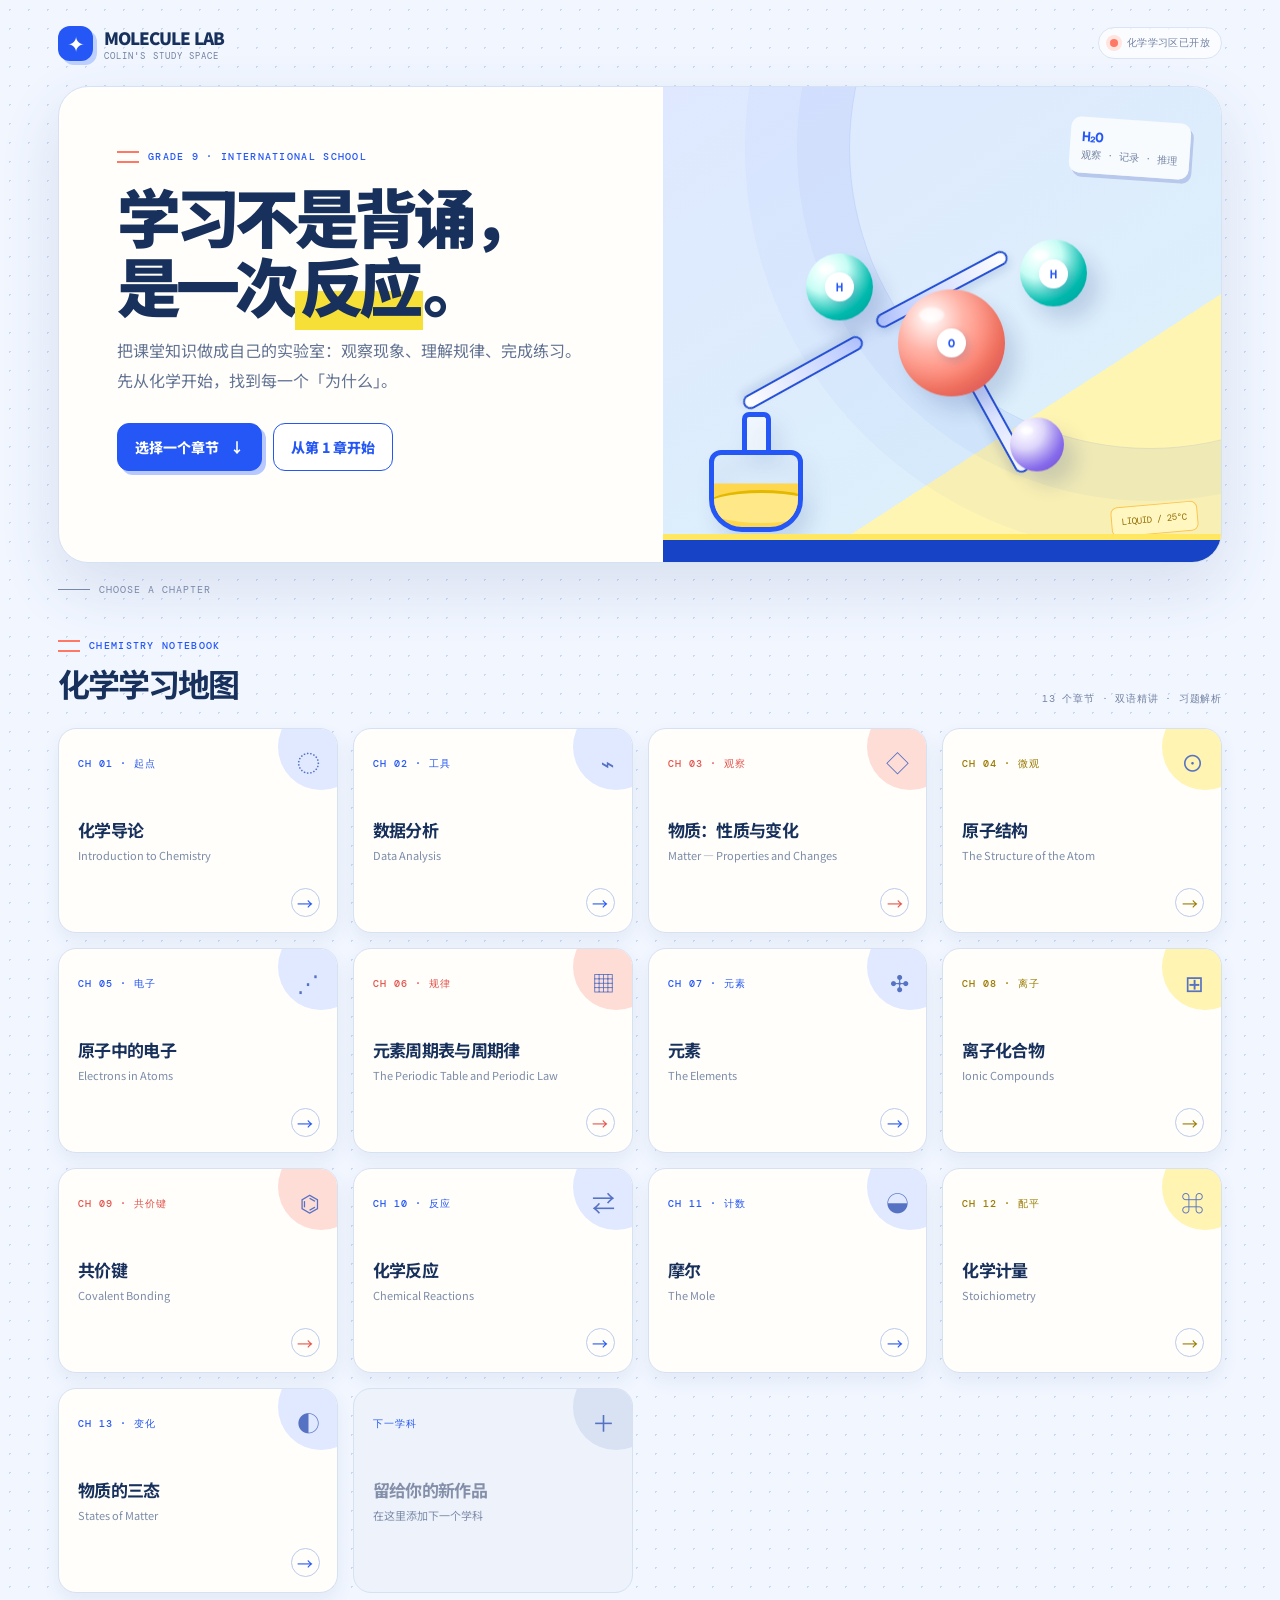
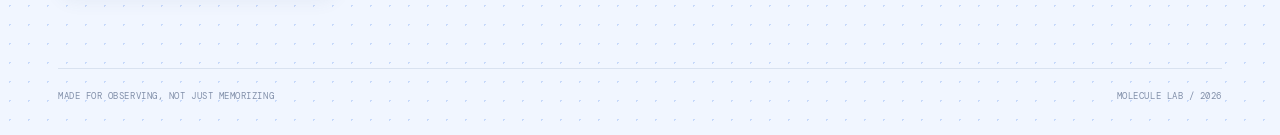
==== index.html @ f2425fa0 "init: 化学学习网站项目" ====
<!doctype html>
<html lang="zh-CN">
<head>
  <meta charset="UTF-8">
  <meta name="viewport" content="width=device-width, initial-scale=1">
  <title>Molecule Lab · Colin 的学习空间</title>
  <link rel="preconnect" href="https://fonts.googleapis.com">
  <link rel="preconnect" href="https://fonts.gstatic.com" crossorigin>
  <link href="https://fonts.googleapis.com/css2?family=DM+Mono:wght@400;500&family=Noto+Sans+SC:wght@400;500;600;700;800;900&display=swap" rel="stylesheet">
  <style>
    :root{--ink:#17305c;--muted:#7181a1;--paper:#fffefa;--blue:#2457f5;--aqua:#00c9bb;--lemon:#f6df36;--coral:#ff7865;--line:#dbe4f4}*{box-sizing:border-box}html{scroll-behavior:smooth}body{margin:0;min-width:320px;color:var(--ink);font-family:"Noto Sans SC",system-ui,sans-serif;background:#f1f6ff;background-image:radial-gradient(#c7d9fa 1px,transparent 1px);background-size:19px 19px}a{color:inherit;text-decoration:none}a:focus-visible{outline:3px solid var(--coral);outline-offset:4px}.shell{max-width:1220px;margin:auto;padding:0 28px}.nav{height:86px;display:flex;align-items:center;justify-content:space-between}.brand{display:flex;align-items:center;gap:11px;font-size:17px;font-weight:900;letter-spacing:-.055em}.brand-mark{width:35px;height:35px;display:grid;place-items:center;border-radius:12px;background:var(--blue);color:white;box-shadow:4px 4px 0 #bdd0ff;font-size:21px}.brand small{display:block;color:var(--muted);font:9px "DM Mono",monospace;letter-spacing:.12em}.today{display:flex;align-items:center;gap:9px;padding:8px 11px;border:1px solid var(--line);border-radius:999px;background:#ffffffb8;color:var(--muted);font:10px "DM Mono",monospace;letter-spacing:.04em}.today i{width:8px;height:8px;border-radius:50%;background:var(--coral);box-shadow:0 0 0 4px #ffe4df}.hero{position:relative;display:grid;grid-template-columns:1.04fr .96fr;min-height:476px;overflow:hidden;border:1px solid #d5e1f5;border-radius:30px;background:var(--paper);box-shadow:0 24px 60px #3d5c9024}.hero-copy{position:relative;z-index:1;padding:63px 0 49px 58px}.eyebrow{display:flex;align-items:center;gap:9px;color:var(--blue);font:500 10px "DM Mono",monospace;letter-spacing:.13em}.eyebrow:before{content:"";width:22px;height:8px;border-top:2px solid var(--coral);border-bottom:2px solid var(--coral)}h1{max-width:550px;margin:18px 0 17px;font-size:clamp(40px,5vw,66px);font-weight:900;letter-spacing:-.075em;line-height:1.08}h1 mark{padding:0 5px;background:linear-gradient(transparent 58%,var(--lemon) 58%);color:inherit}.hero-copy p{max-width:475px;margin:0;color:#627394;font-size:16px;line-height:1.85}.actions{display:flex;gap:11px;margin-top:28px}.button{display:inline-flex;align-items:center;gap:11px;padding:13px 17px;border:1px solid var(--blue);border-radius:12px;background:var(--blue);color:#fff;font-size:14px;font-weight:800;box-shadow:4px 4px 0 #b6c8ff;transition:.18s}.button:hover{transform:translate(-2px,-2px);box-shadow:7px 7px 0 #b6c8ff}.button.alt{background:white;color:var(--blue);box-shadow:none}.button.alt:hover{box-shadow:4px 4px 0 var(--lemon)}.lab-scene{position:relative;min-height:475px;overflow:hidden;background:linear-gradient(147deg,#dfe8ff 0,#dceffb 68%,#fff5b2 68%)}.lab-scene:before{content:"";position:absolute;width:600px;height:600px;right:-230px;top:-240px;border:1px solid #2b54e422;border-radius:50%;box-shadow:0 0 0 52px #2b54e40a,0 0 0 104px #2b54e408}.lab-note{position:absolute;top:33px;right:31px;padding:10px 12px;border-radius:10px;background:#ffffffc7;transform:rotate(4deg);color:var(--muted);font:10px/1.55 "DM Mono",monospace;box-shadow:3px 4px 0 #b8c8ec}.lab-note b{display:block;color:var(--blue);font-size:13px}.molecule-stage{position:absolute;left:50%;top:50%;width:320px;height:320px;transform:translate(-50%,-48%);transform-style:preserve-3d;transition:transform .25s ease;will-change:transform}.molecule-stage .bond{position:absolute;z-index:1;height:15px;border:2px solid #2852d5;border-radius:20px;background:linear-gradient(90deg,#b5c6ff,#fff);box-shadow:0 5px 8px #193d8c21;transform-origin:left center}.bond.one{width:147px;left:95px;top:145px;transform:rotate(-28deg)}.bond.two{width:135px;left:80px;top:161px;transform:rotate(151deg)}.bond.three{width:128px;left:181px;top:181px;transform:rotate(61deg)}.atom{position:absolute;z-index:2;border-radius:50%;box-shadow:inset -12px -13px 20px #00000016,12px 14px 19px #1a377e2a}.atom:after{content:"";position:absolute;left:20%;top:17%;width:23%;height:14%;border-radius:50%;background:#ffffffb5;filter:blur(1px)}.atom.o{width:107px;height:107px;left:116px;top:118px;background:radial-gradient(circle at 30% 27%,#fff,#ffb3a7 31%,var(--coral) 67%,#e9505b)}.atom.h{width:67px;height:67px;background:radial-gradient(circle at 28% 24%,#fff,#c8fff7 33%,var(--aqua) 68%,#00a8a9)}.atom.h.one{left:24px;top:82px}.atom.h.two{right:15px;top:68px}.atom.h.three{right:38px;bottom:20px;width:54px;height:54px;background:radial-gradient(circle at 28% 24%,#fff,#e2daff 33%,#9274ff 69%,#7653de)}.atom-label{position:absolute;z-index:3;display:grid;place-items:center;width:29px;height:29px;border-radius:50%;background:white;color:var(--blue);font:700 11px "DM Mono",monospace;box-shadow:3px 4px 9px #1d3a8b2b}.atom-label.o{left:155px;top:157px}.atom-label.h1{left:43px;top:101px}.atom-label.h2{right:34px;top:88px}.flask{position:absolute;bottom:30px;left:46px;width:94px;height:120px;filter:drop-shadow(8px 13px 10px #193d8b25)}.flask .neck{position:absolute;left:33px;width:29px;height:42px;border:5px solid var(--blue);border-bottom:0;border-radius:7px 7px 0 0;background:#ffffff99}.flask .body{position:absolute;bottom:0;width:94px;height:82px;border:5px solid var(--blue);border-radius:12px 12px 33px 33px;background:linear-gradient(transparent 39%,#ffd74f 40%);overflow:hidden}.flask .body:after{content:"";position:absolute;left:-10px;top:35px;width:115px;height:30px;border-radius:50%;background:#ffe888;border-top:3px solid #e3b900}.mini-tag{position:absolute;bottom:28px;right:23px;padding:8px 10px;border:1px solid #fdc44d;border-radius:7px;background:#fff7bf;color:#8e6900;font:9px "DM Mono",monospace;transform:rotate(-5deg)}.bench{position:absolute;bottom:0;left:0;width:100%;height:22px;background:#1744c6;box-shadow:0 -6px 0 #ffe762}.scroll-hint{display:flex;align-items:center;gap:9px;margin:20px 0 43px;color:#7b8baa;font:10px "DM Mono",monospace;letter-spacing:.1em}.scroll-hint span{width:32px;height:1px;background:#7b8baa}.subject{padding:0 0 75px}.section-head{display:flex;align-items:end;justify-content:space-between;margin-bottom:22px}.section-head h2{margin:8px 0 0;font-size:32px;letter-spacing:-.065em}.section-head p{margin:0;color:var(--muted);font:10px "DM Mono",monospace;letter-spacing:.08em}.chapter-grid{display:grid;grid-template-columns:repeat(4,1fr);gap:15px}.chapter{position:relative;display:block;min-height:205px;overflow:hidden;padding:19px;border:1px solid #d6e1f1;border-radius:18px;background:#fffefa;box-shadow:0 8px 18px #46638a13;transition:.2s}.chapter:hover{transform:translateY(-5px) rotate(-.5deg);border-color:#9eb9f5;box-shadow:0 18px 27px #46638a22}.chapter:before{content:"";position:absolute;width:86px;height:86px;right:-27px;top:-25px;border-radius:50%;background:#e0e9ff}.chapter:nth-child(3n):before{background:#ffddd7}.chapter:nth-child(4n):before{background:#fff4b1}.chapter-num{position:relative;color:var(--blue);font:500 10px "DM Mono",monospace;letter-spacing:.1em}.chapter-icon{position:absolute;top:16px;right:17px;color:#5672c3;font-size:23px;font-style:normal}.chapter h3{position:relative;max-width:170px;margin:47px 0 7px;font-size:17px;line-height:1.28;letter-spacing:-.04em}.chapter p{position:relative;margin:0;color:#7c8ca9;font-size:11px;line-height:1.45}.arrow{position:absolute;right:17px;bottom:15px;display:grid;place-items:center;width:29px;height:29px;border:1px solid #b9caed;border-radius:50%;color:var(--blue);transition:.2s}.chapter:hover .arrow{background:var(--blue);border-color:var(--blue);color:white}.chapter:nth-child(3n) .chapter-num,.chapter:nth-child(3n) .arrow{color:#e3534c}.chapter:nth-child(3n):hover .arrow{background:#e3534c;border-color:#e3534c;color:white}.chapter:nth-child(4n) .chapter-num,.chapter:nth-child(4n) .arrow{color:#9a7a00}.chapter:nth-child(4n):hover .arrow{background:#e5bf15;border-color:#e5bf15;color:#614e00}.coming{background:#edf2fb;color:#8490aa;box-shadow:none}.coming:before{background:#d8e2f3}.footer{display:flex;justify-content:space-between;padding:21px 0 33px;border-top:1px solid #d9e2f0;color:#8290aa;font:9px "DM Mono",monospace;letter-spacing:.06em}@media(max-width:900px){.hero{grid-template-columns:1fr}.hero-copy{padding:52px 45px}.lab-scene{min-height:350px}.chapter-grid{grid-template-columns:repeat(3,1fr)}}@media(max-width:600px){.shell{padding:0 17px}.nav{height:72px}.today{font-size:8px}.brand{font-size:15px}.hero{border-radius:21px}.hero-copy{padding:40px 24px 34px}h1{font-size:42px}.hero-copy p{font-size:14px}.actions{flex-wrap:wrap}.lab-scene{min-height:295px}.molecule-stage{transform:translate(-50%,-50%) scale(.76)}.flask{left:17px;bottom:8px;transform:scale(.7);transform-origin:bottom left}.lab-note{right:16px;top:19px}.mini-tag{bottom:17px;right:13px}.chapter-grid{grid-template-columns:repeat(2,1fr);gap:10px}.chapter{min-height:177px;padding:14px}.chapter h3{font-size:15px;margin-top:38px}.section-head{display:block}.section-head p{margin-top:8px}.section-head h2{font-size:29px}.footer{font-size:7px}.scroll-hint{margin-bottom:33px}}@media(prefers-reduced-motion:reduce){*,*:before,*:after{transition:none!important;animation:none!important;scroll-behavior:auto!important}}
  </style>
</head>
<body>
  <main class="shell">
    <nav class="nav"><a class="brand" href="index.html"><span class="brand-mark">✦</span><span>MOLECULE LAB<small>COLIN'S STUDY SPACE</small></span></a><div class="today"><i></i> 化学学习区已开放</div></nav>
    <section class="hero">
      <div class="hero-copy"><div class="eyebrow">GRADE 9 · INTERNATIONAL SCHOOL</div><h1>学习不是背诵，<br>是一次<mark>反应</mark>。</h1><p>把课堂知识做成自己的实验室：观察现象、理解规律、完成练习。先从化学开始，找到每一个「为什么」。</p><div class="actions"><a class="button" href="#chapters">选择一个章节 <span>↓</span></a><a class="button alt" href="chemistry/Chapter01.html">从第 1 章开始</a></div></div>
      <div class="lab-scene"><div class="lab-note"><b>H₂O</b>观察 · 记录 · 推理</div><div class="molecule-stage" aria-label="可互动的水分子模型"><i class="bond one"></i><i class="bond two"></i><i class="bond three"></i><i class="atom o"></i><i class="atom h one"></i><i class="atom h two"></i><i class="atom h three"></i><b class="atom-label o">O</b><b class="atom-label h1">H</b><b class="atom-label h2">H</b></div><div class="flask" aria-hidden="true"><i class="neck"></i><i class="body"></i></div><div class="mini-tag">LIQUID / 25°C</div><div class="bench"></div></div>
    </section>
    <div class="scroll-hint"><span></span> CHOOSE A CHAPTER</div>
    <section class="subject" id="chemistry"><div class="section-head"><div><div class="eyebrow">CHEMISTRY NOTEBOOK</div><h2>化学学习地图</h2></div><p>13 个章节 · 双语精讲 · 习题解析</p></div>
      <div class="chapter-grid" id="chapters">
        <a class="chapter" href="chemistry/Chapter01.html"><span class="chapter-num">CH 01 · 起点</span><i class="chapter-icon">◌</i><h3>化学导论</h3><p>Introduction to Chemistry</p><span class="arrow">→</span></a>
        <a class="chapter" href="chemistry/Chapter02.html"><span class="chapter-num">CH 02 · 工具</span><i class="chapter-icon">⌁</i><h3>数据分析</h3><p>Data Analysis</p><span class="arrow">→</span></a>
        <a class="chapter" href="chemistry/Chapter03.html"><span class="chapter-num">CH 03 · 观察</span><i class="chapter-icon">◇</i><h3>物质：性质与变化</h3><p>Matter — Properties and Changes</p><span class="arrow">→</span></a>
        <a class="chapter" href="chemistry/Chapter04.html"><span class="chapter-num">CH 04 · 微观</span><i class="chapter-icon">⊙</i><h3>原子结构</h3><p>The Structure of the Atom</p><span class="arrow">→</span></a>
        <a class="chapter" href="chemistry/Chapter05.html"><span class="chapter-num">CH 05 · 电子</span><i class="chapter-icon">⋰</i><h3>原子中的电子</h3><p>Electrons in Atoms</p><span class="arrow">→</span></a>
        <a class="chapter" href="chemistry/Chapter06.html"><span class="chapter-num">CH 06 · 规律</span><i class="chapter-icon">▦</i><h3>元素周期表与周期律</h3><p>The Periodic Table and Periodic Law</p><span class="arrow">→</span></a>
        <a class="chapter" href="chemistry/Chapter07.html"><span class="chapter-num">CH 07 · 元素</span><i class="chapter-icon">✣</i><h3>元素</h3><p>The Elements</p><span class="arrow">→</span></a>
        <a class="chapter" href="chemistry/Chapter08.html"><span class="chapter-num">CH 08 · 离子</span><i class="chapter-icon">⊞</i><h3>离子化合物</h3><p>Ionic Compounds</p><span class="arrow">→</span></a>
        <a class="chapter" href="chemistry/Chapter09.html"><span class="chapter-num">CH 09 · 共价键</span><i class="chapter-icon">⌬</i><h3>共价键</h3><p>Covalent Bonding</p><span class="arrow">→</span></a>
        <a class="chapter" href="chemistry/Chapter10.html"><span class="chapter-num">CH 10 · 反应</span><i class="chapter-icon">⇄</i><h3>化学反应</h3><p>Chemical Reactions</p><span class="arrow">→</span></a>
        <a class="chapter" href="chemistry/Chapter11.html"><span class="chapter-num">CH 11 · 计数</span><i class="chapter-icon">◒</i><h3>摩尔</h3><p>The Mole</p><span class="arrow">→</span></a>
        <a class="chapter" href="chemistry/Chapter12.html"><span class="chapter-num">CH 12 · 配平</span><i class="chapter-icon">⌘</i><h3>化学计量</h3><p>Stoichiometry</p><span class="arrow">→</span></a>
        <a class="chapter" href="chemistry/Chapter13.html"><span class="chapter-num">CH 13 · 变化</span><i class="chapter-icon">◐</i><h3>物质的三态</h3><p>States of Matter</p><span class="arrow">→</span></a>
        <div class="chapter coming"><span class="chapter-num">下一学科</span><i class="chapter-icon">＋</i><h3>留给你的新作品</h3><p>在这里添加下一个学科</p></div>
      </div>
    </section>
    <footer class="footer"><span>MADE FOR OBSERVING, NOT JUST MEMORIZING</span><span>MOLECULE LAB / 2026</span></footer>
  </main>
  <script>
    const molecule = document.querySelector('.molecule-stage');
    if (molecule && !matchMedia('(prefers-reduced-motion: reduce)').matches) {
      molecule.closest('.lab-scene').addEventListener('pointermove', event => { const r = molecule.parentElement.getBoundingClientRect(); const x = (event.clientX-r.left)/r.width-.5, y = (event.clientY-r.top)/r.height-.5; molecule.style.transform = `translate(-50%,-48%) rotateX(${y*-9}deg) rotateY(${x*13}deg)`; });
      molecule.closest('.lab-scene').addEventListener('pointerleave', () => molecule.style.transform = 'translate(-50%,-48%)');
    }
  </script>
</body>
</html>
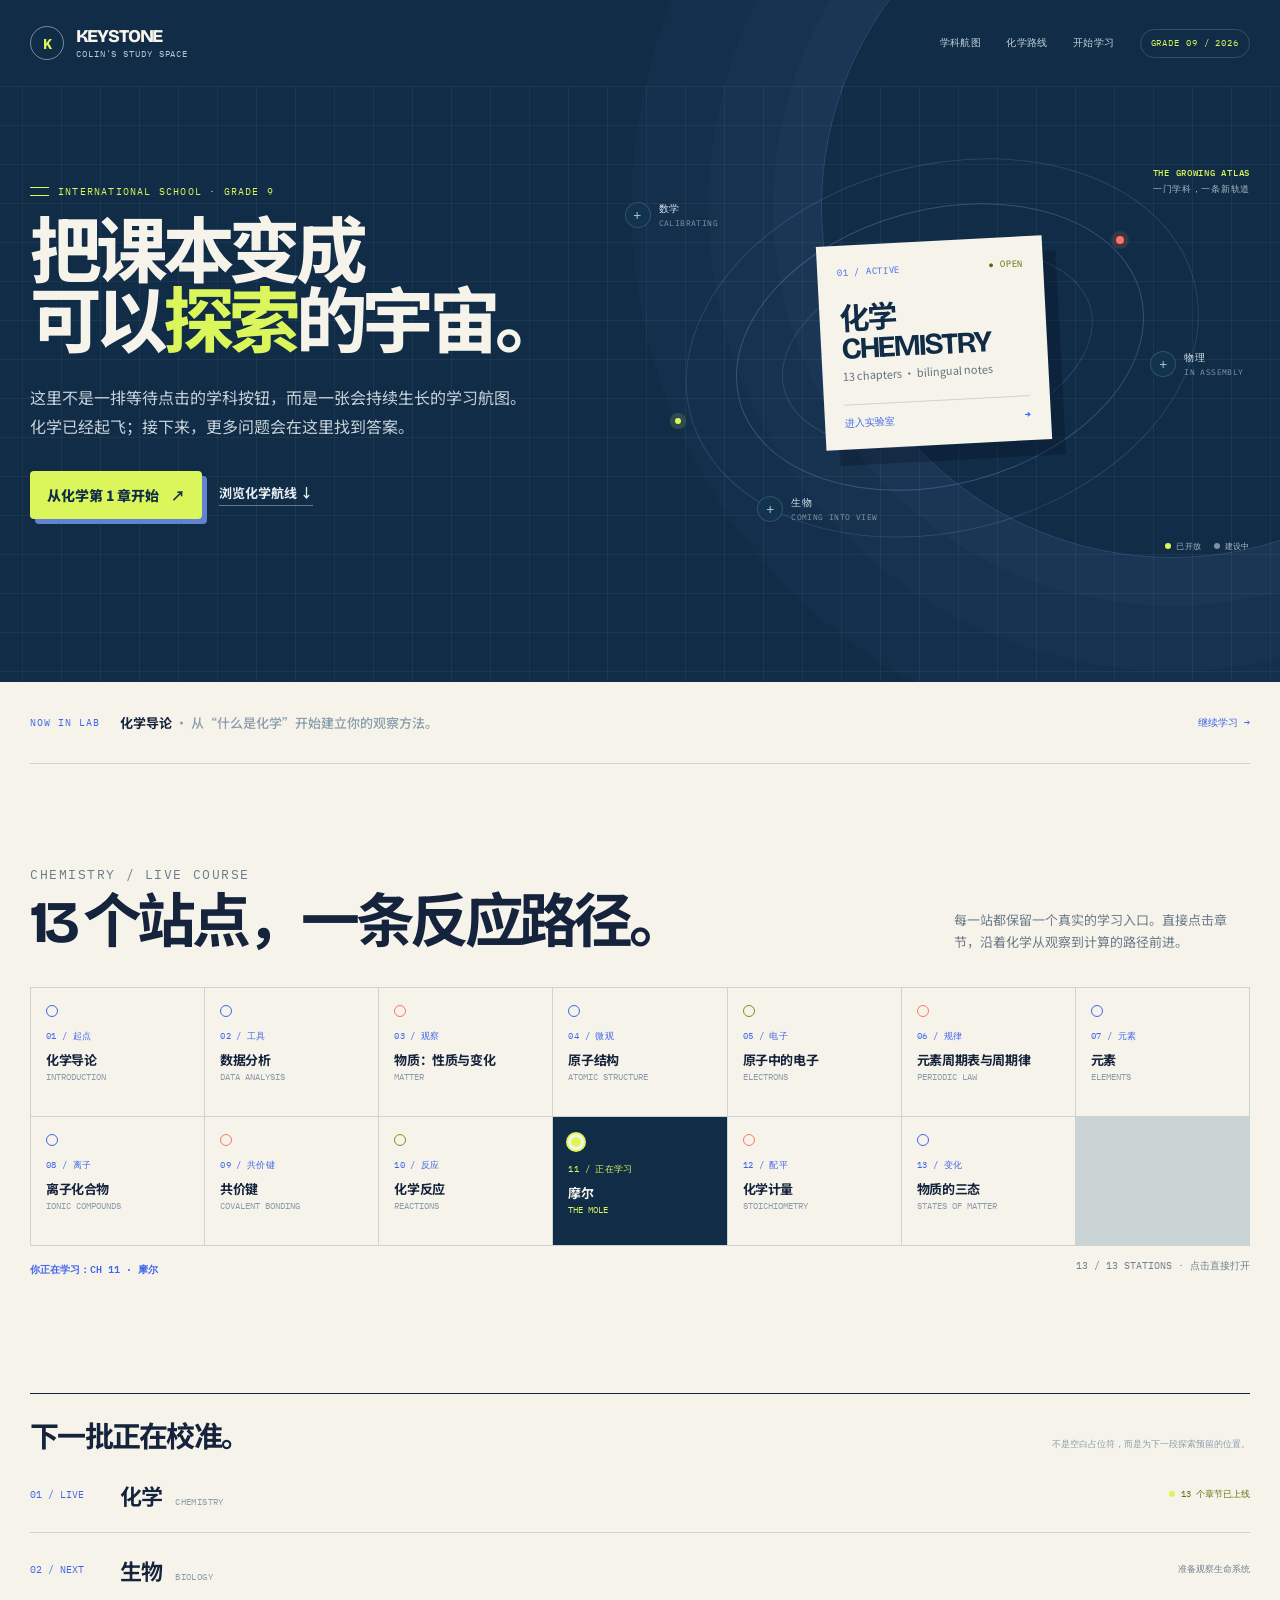
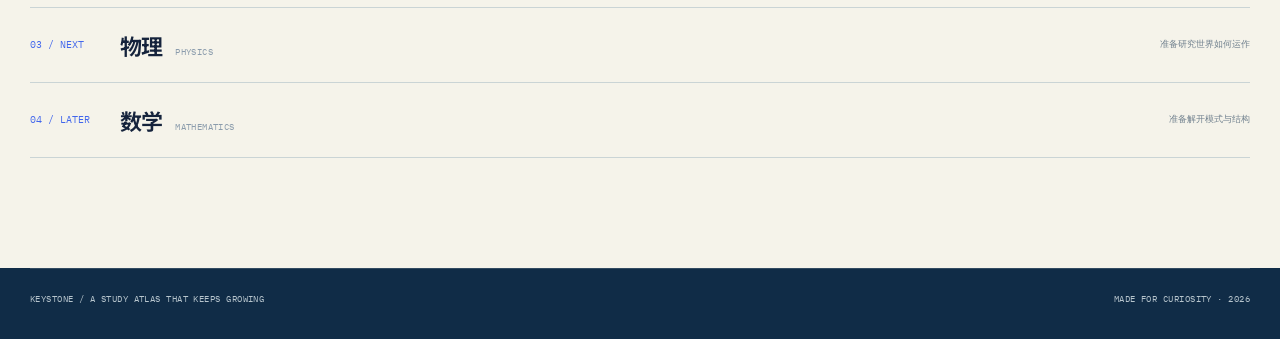
==== commit 066d9047: "Redesign study atlas and chemistry chapters" ====
--- a/index.html
+++ b/index.html
@@ -3,48 +3,252 @@
 <head>
   <meta charset="UTF-8">
   <meta name="viewport" content="width=device-width, initial-scale=1">
-  <title>Molecule Lab · Colin 的学习空间</title>
+  <meta name="theme-color" content="#102c47">
+  <title>Keystone · Colin 的九年级学习空间</title>
   <link rel="preconnect" href="https://fonts.googleapis.com">
   <link rel="preconnect" href="https://fonts.gstatic.com" crossorigin>
-  <link href="https://fonts.googleapis.com/css2?family=DM+Mono:wght@400;500&family=Noto+Sans+SC:wght@400;500;600;700;800;900&display=swap" rel="stylesheet">
+  <link href="https://fonts.googleapis.com/css2?family=Bricolage+Grotesque:opsz,wdth,wght@12..96,75..100,400..800&amp;family=IBM+Plex+Mono:wght@400;500;600&amp;family=Noto+Sans+SC:wght@400;500;600;700;800;900&amp;display=swap" rel="stylesheet">
   <style>
-    :root{--ink:#17305c;--muted:#7181a1;--paper:#fffefa;--blue:#2457f5;--aqua:#00c9bb;--lemon:#f6df36;--coral:#ff7865;--line:#dbe4f4}*{box-sizing:border-box}html{scroll-behavior:smooth}body{margin:0;min-width:320px;color:var(--ink);font-family:"Noto Sans SC",system-ui,sans-serif;background:#f1f6ff;background-image:radial-gradient(#c7d9fa 1px,transparent 1px);background-size:19px 19px}a{color:inherit;text-decoration:none}a:focus-visible{outline:3px solid var(--coral);outline-offset:4px}.shell{max-width:1220px;margin:auto;padding:0 28px}.nav{height:86px;display:flex;align-items:center;justify-content:space-between}.brand{display:flex;align-items:center;gap:11px;font-size:17px;font-weight:900;letter-spacing:-.055em}.brand-mark{width:35px;height:35px;display:grid;place-items:center;border-radius:12px;background:var(--blue);color:white;box-shadow:4px 4px 0 #bdd0ff;font-size:21px}.brand small{display:block;color:var(--muted);font:9px "DM Mono",monospace;letter-spacing:.12em}.today{display:flex;align-items:center;gap:9px;padding:8px 11px;border:1px solid var(--line);border-radius:999px;background:#ffffffb8;color:var(--muted);font:10px "DM Mono",monospace;letter-spacing:.04em}.today i{width:8px;height:8px;border-radius:50%;background:var(--coral);box-shadow:0 0 0 4px #ffe4df}.hero{position:relative;display:grid;grid-template-columns:1.04fr .96fr;min-height:476px;overflow:hidden;border:1px solid #d5e1f5;border-radius:30px;background:var(--paper);box-shadow:0 24px 60px #3d5c9024}.hero-copy{position:relative;z-index:1;padding:63px 0 49px 58px}.eyebrow{display:flex;align-items:center;gap:9px;color:var(--blue);font:500 10px "DM Mono",monospace;letter-spacing:.13em}.eyebrow:before{content:"";width:22px;height:8px;border-top:2px solid var(--coral);border-bottom:2px solid var(--coral)}h1{max-width:550px;margin:18px 0 17px;font-size:clamp(40px,5vw,66px);font-weight:900;letter-spacing:-.075em;line-height:1.08}h1 mark{padding:0 5px;background:linear-gradient(transparent 58%,var(--lemon) 58%);color:inherit}.hero-copy p{max-width:475px;margin:0;color:#627394;font-size:16px;line-height:1.85}.actions{display:flex;gap:11px;margin-top:28px}.button{display:inline-flex;align-items:center;gap:11px;padding:13px 17px;border:1px solid var(--blue);border-radius:12px;background:var(--blue);color:#fff;font-size:14px;font-weight:800;box-shadow:4px 4px 0 #b6c8ff;transition:.18s}.button:hover{transform:translate(-2px,-2px);box-shadow:7px 7px 0 #b6c8ff}.button.alt{background:white;color:var(--blue);box-shadow:none}.button.alt:hover{box-shadow:4px 4px 0 var(--lemon)}.lab-scene{position:relative;min-height:475px;overflow:hidden;background:linear-gradient(147deg,#dfe8ff 0,#dceffb 68%,#fff5b2 68%)}.lab-scene:before{content:"";position:absolute;width:600px;height:600px;right:-230px;top:-240px;border:1px solid #2b54e422;border-radius:50%;box-shadow:0 0 0 52px #2b54e40a,0 0 0 104px #2b54e408}.lab-note{position:absolute;top:33px;right:31px;padding:10px 12px;border-radius:10px;background:#ffffffc7;transform:rotate(4deg);color:var(--muted);font:10px/1.55 "DM Mono",monospace;box-shadow:3px 4px 0 #b8c8ec}.lab-note b{display:block;color:var(--blue);font-size:13px}.molecule-stage{position:absolute;left:50%;top:50%;width:320px;height:320px;transform:translate(-50%,-48%);transform-style:preserve-3d;transition:transform .25s ease;will-change:transform}.molecule-stage .bond{position:absolute;z-index:1;height:15px;border:2px solid #2852d5;border-radius:20px;background:linear-gradient(90deg,#b5c6ff,#fff);box-shadow:0 5px 8px #193d8c21;transform-origin:left center}.bond.one{width:147px;left:95px;top:145px;transform:rotate(-28deg)}.bond.two{width:135px;left:80px;top:161px;transform:rotate(151deg)}.bond.three{width:128px;left:181px;top:181px;transform:rotate(61deg)}.atom{position:absolute;z-index:2;border-radius:50%;box-shadow:inset -12px -13px 20px #00000016,12px 14px 19px #1a377e2a}.atom:after{content:"";position:absolute;left:20%;top:17%;width:23%;height:14%;border-radius:50%;background:#ffffffb5;filter:blur(1px)}.atom.o{width:107px;height:107px;left:116px;top:118px;background:radial-gradient(circle at 30% 27%,#fff,#ffb3a7 31%,var(--coral) 67%,#e9505b)}.atom.h{width:67px;height:67px;background:radial-gradient(circle at 28% 24%,#fff,#c8fff7 33%,var(--aqua) 68%,#00a8a9)}.atom.h.one{left:24px;top:82px}.atom.h.two{right:15px;top:68px}.atom.h.three{right:38px;bottom:20px;width:54px;height:54px;background:radial-gradient(circle at 28% 24%,#fff,#e2daff 33%,#9274ff 69%,#7653de)}.atom-label{position:absolute;z-index:3;display:grid;place-items:center;width:29px;height:29px;border-radius:50%;background:white;color:var(--blue);font:700 11px "DM Mono",monospace;box-shadow:3px 4px 9px #1d3a8b2b}.atom-label.o{left:155px;top:157px}.atom-label.h1{left:43px;top:101px}.atom-label.h2{right:34px;top:88px}.flask{position:absolute;bottom:30px;left:46px;width:94px;height:120px;filter:drop-shadow(8px 13px 10px #193d8b25)}.flask .neck{position:absolute;left:33px;width:29px;height:42px;border:5px solid var(--blue);border-bottom:0;border-radius:7px 7px 0 0;background:#ffffff99}.flask .body{position:absolute;bottom:0;width:94px;height:82px;border:5px solid var(--blue);border-radius:12px 12px 33px 33px;background:linear-gradient(transparent 39%,#ffd74f 40%);overflow:hidden}.flask .body:after{content:"";position:absolute;left:-10px;top:35px;width:115px;height:30px;border-radius:50%;background:#ffe888;border-top:3px solid #e3b900}.mini-tag{position:absolute;bottom:28px;right:23px;padding:8px 10px;border:1px solid #fdc44d;border-radius:7px;background:#fff7bf;color:#8e6900;font:9px "DM Mono",monospace;transform:rotate(-5deg)}.bench{position:absolute;bottom:0;left:0;width:100%;height:22px;background:#1744c6;box-shadow:0 -6px 0 #ffe762}.scroll-hint{display:flex;align-items:center;gap:9px;margin:20px 0 43px;color:#7b8baa;font:10px "DM Mono",monospace;letter-spacing:.1em}.scroll-hint span{width:32px;height:1px;background:#7b8baa}.subject{padding:0 0 75px}.section-head{display:flex;align-items:end;justify-content:space-between;margin-bottom:22px}.section-head h2{margin:8px 0 0;font-size:32px;letter-spacing:-.065em}.section-head p{margin:0;color:var(--muted);font:10px "DM Mono",monospace;letter-spacing:.08em}.chapter-grid{display:grid;grid-template-columns:repeat(4,1fr);gap:15px}.chapter{position:relative;display:block;min-height:205px;overflow:hidden;padding:19px;border:1px solid #d6e1f1;border-radius:18px;background:#fffefa;box-shadow:0 8px 18px #46638a13;transition:.2s}.chapter:hover{transform:translateY(-5px) rotate(-.5deg);border-color:#9eb9f5;box-shadow:0 18px 27px #46638a22}.chapter:before{content:"";position:absolute;width:86px;height:86px;right:-27px;top:-25px;border-radius:50%;background:#e0e9ff}.chapter:nth-child(3n):before{background:#ffddd7}.chapter:nth-child(4n):before{background:#fff4b1}.chapter-num{position:relative;color:var(--blue);font:500 10px "DM Mono",monospace;letter-spacing:.1em}.chapter-icon{position:absolute;top:16px;right:17px;color:#5672c3;font-size:23px;font-style:normal}.chapter h3{position:relative;max-width:170px;margin:47px 0 7px;font-size:17px;line-height:1.28;letter-spacing:-.04em}.chapter p{position:relative;margin:0;color:#7c8ca9;font-size:11px;line-height:1.45}.arrow{position:absolute;right:17px;bottom:15px;display:grid;place-items:center;width:29px;height:29px;border:1px solid #b9caed;border-radius:50%;color:var(--blue);transition:.2s}.chapter:hover .arrow{background:var(--blue);border-color:var(--blue);color:white}.chapter:nth-child(3n) .chapter-num,.chapter:nth-child(3n) .arrow{color:#e3534c}.chapter:nth-child(3n):hover .arrow{background:#e3534c;border-color:#e3534c;color:white}.chapter:nth-child(4n) .chapter-num,.chapter:nth-child(4n) .arrow{color:#9a7a00}.chapter:nth-child(4n):hover .arrow{background:#e5bf15;border-color:#e5bf15;color:#614e00}.coming{background:#edf2fb;color:#8490aa;box-shadow:none}.coming:before{background:#d8e2f3}.footer{display:flex;justify-content:space-between;padding:21px 0 33px;border-top:1px solid #d9e2f0;color:#8290aa;font:9px "DM Mono",monospace;letter-spacing:.06em}@media(max-width:900px){.hero{grid-template-columns:1fr}.hero-copy{padding:52px 45px}.lab-scene{min-height:350px}.chapter-grid{grid-template-columns:repeat(3,1fr)}}@media(max-width:600px){.shell{padding:0 17px}.nav{height:72px}.today{font-size:8px}.brand{font-size:15px}.hero{border-radius:21px}.hero-copy{padding:40px 24px 34px}h1{font-size:42px}.hero-copy p{font-size:14px}.actions{flex-wrap:wrap}.lab-scene{min-height:295px}.molecule-stage{transform:translate(-50%,-50%) scale(.76)}.flask{left:17px;bottom:8px;transform:scale(.7);transform-origin:bottom left}.lab-note{right:16px;top:19px}.mini-tag{bottom:17px;right:13px}.chapter-grid{grid-template-columns:repeat(2,1fr);gap:10px}.chapter{min-height:177px;padding:14px}.chapter h3{font-size:15px;margin-top:38px}.section-head{display:block}.section-head p{margin-top:8px}.section-head h2{font-size:29px}.footer{font-size:7px}.scroll-hint{margin-bottom:33px}}@media(prefers-reduced-motion:reduce){*,*:before,*:after{transition:none!important;animation:none!important;scroll-behavior:auto!important}}
+    :root {
+      --night: #102c47;
+      --ink: #15233c;
+      --paper: #f5f3ea;
+      --mist: #dce7ec;
+      --blue: #4166ec;
+      --electric: #80a4ff;
+      --lime: #dbf65a;
+      --coral: #ff765f;
+      --quiet: #8b9cac;
+      --line: #cad4d5;
+      --mono: "IBM Plex Mono", monospace;
+      --display: "Bricolage Grotesque", "Noto Sans SC", sans-serif;
+      --body: "Noto Sans SC", system-ui, sans-serif;
+    }
+
+    * { box-sizing: border-box; }
+    html { scroll-behavior: smooth; }
+    body { margin: 0; color: var(--ink); background: var(--paper); font-family: var(--body); }
+    a { color: inherit; text-decoration: none; }
+    a:focus-visible { outline: 3px solid var(--lime); outline-offset: 4px; }
+    .shell { width: min(1220px, calc(100% - 48px)); margin: auto; }
+
+    .topbar { display: flex; align-items: center; justify-content: space-between; min-height: 86px; color: var(--paper); }
+    .brand { display: inline-flex; align-items: center; gap: 12px; font-family: var(--display); font-size: 18px; font-weight: 800; letter-spacing: -.06em; }
+    .brand-sign { display: grid; width: 34px; height: 34px; place-items: center; border: 1px solid #ffffff70; border-radius: 50%; color: var(--lime); font-family: var(--mono); font-size: 15px; letter-spacing: 0; }
+    .brand small, .edition { display: block; margin-top: 1px; color: #b8c8d4; font: 9px/1.4 var(--mono); letter-spacing: .1em; }
+    .top-links { display: flex; align-items: center; gap: 25px; color: #c4d1da; font: 10px var(--mono); letter-spacing: .04em; }
+    .top-links a { transition: color .18s ease; }
+    .top-links a:hover { color: var(--lime); }
+    .edition { padding: 7px 10px; border: 1px solid #ffffff28; border-radius: 999px; color: var(--lime); }
+
+    .page-top { color: var(--paper); background: var(--night); overflow: hidden; }
+    .hero { position: relative; min-height: 596px; padding: 48px 0 74px; isolation: isolate; }
+    .hero::before { content: ""; position: absolute; z-index: -2; inset: 0 -25vw; background-image: linear-gradient(#ffffff0d 1px, transparent 1px), linear-gradient(90deg, #ffffff0d 1px, transparent 1px); background-size: 39px 39px; mask-image: linear-gradient(90deg, transparent, #000 15%, #000 85%, transparent); }
+    .hero::after { content: ""; position: absolute; z-index: -1; width: 700px; height: 700px; right: -273px; top: -230px; border: 1px solid #99b2ff35; border-radius: 50%; box-shadow: 0 0 0 48px #99b2ff08, 0 0 0 113px #99b2ff06, 0 0 0 190px #99b2ff05; }
+    .hero-grid { display: grid; grid-template-columns: minmax(0, .94fr) minmax(460px, 1.06fr); align-items: center; gap: 28px; }
+    .eyebrow { display: flex; align-items: center; gap: 9px; margin-bottom: 20px; color: var(--lime); font: 10px var(--mono); letter-spacing: .12em; }
+    .eyebrow::before { width: 19px; height: 7px; border-top: 1px solid currentColor; border-bottom: 1px solid currentColor; content: ""; }
+    h1 { max-width: 590px; margin: 0; font-family: var(--display); font-size: clamp(48px, 5.6vw, 78px); font-weight: 750; letter-spacing: -.077em; line-height: .98; }
+    h1 em { color: var(--lime); font-style: normal; }
+    .intro { max-width: 505px; margin: 24px 0 0; color: #c6d2d9; font-size: 16px; line-height: 1.85; }
+    .hero-actions { display: flex; flex-wrap: wrap; align-items: center; gap: 17px; margin-top: 29px; }
+    .primary-action { display: inline-flex; align-items: center; gap: 12px; padding: 14px 17px; border-radius: 4px; background: var(--lime); color: var(--night); font-weight: 800; font-size: 14px; box-shadow: 5px 5px 0 #6282d4; transition: transform .18s ease, box-shadow .18s ease; }
+    .primary-action:hover { transform: translate(-2px, -2px); box-shadow: 8px 8px 0 #6282d4; }
+    .plain-action { color: #e6eef1; font-size: 13px; font-weight: 700; border-bottom: 1px solid #e6eef166; padding-bottom: 3px; }
+    .plain-action:hover { color: var(--lime); border-color: var(--lime); }
+
+    .sky-map { position: relative; min-height: 426px; }
+    .orbit { position: absolute; left: 51%; top: 50%; width: 416px; height: 276px; transform: translate(-50%, -50%) rotate(-15deg); border: 1px solid #98b4ff42; border-radius: 50%; }
+    .orbit::before, .orbit::after { position: absolute; border: 1px solid #98b4ff2c; border-radius: 50%; content: ""; }
+    .orbit::before { width: 316px; height: 184px; left: 45px; top: 45px; }
+    .orbit::after { width: 520px; height: 365px; left: -52px; top: -45px; }
+    .map-caption { position: absolute; top: 24px; right: 0; color: #a9bac8; font: 9px var(--mono); letter-spacing: .08em; text-align: right; }
+    .map-caption b { display: block; margin-bottom: 5px; color: var(--lime); font-weight: 500; }
+    .course-core { position: absolute; z-index: 2; left: 50%; top: 49%; width: 226px; padding: 21px 20px 19px; transform: translate(-50%, -50%) rotate(-3deg); background: var(--paper); color: var(--night); box-shadow: 13px 16px 0 #020d1a46; transition: transform .25s ease; }
+    .course-core:hover { transform: translate(-50%, -54%) rotate(0); }
+    .core-status { display: flex; justify-content: space-between; color: var(--blue); font: 9px var(--mono); letter-spacing: .08em; }
+    .core-status span:last-child { color: #537200; }
+    .course-core h2 { margin: 27px 0 5px; font-family: var(--display); font-size: 30px; line-height: .95; letter-spacing: -.07em; }
+    .course-core p { margin: 0; color: #647381; font-size: 11px; }
+    .core-go { display: flex; align-items: center; justify-content: space-between; margin-top: 21px; padding-top: 11px; border-top: 1px solid var(--line); color: var(--blue); font: 10px var(--mono); }
+    .course-core:hover .core-go { color: #243cbd; }
+    .satellite { position: absolute; z-index: 3; display: flex; align-items: center; gap: 8px; color: #d8e3eb; font: 10px var(--mono); letter-spacing: .04em; }
+    .satellite::before { display: grid; width: 24px; height: 24px; place-items: center; border: 1px solid #afc5d335; border-radius: 50%; background: #12334e; color: #aabccb; content: "+"; font-size: 14px; }
+    .satellite b { display: block; color: inherit; font-size: 10px; font-weight: 500; }
+    .satellite small { display: block; margin-top: 2px; color: #8298a8; font-size: 8px; }
+    .satellite.math { left: 1%; top: 16%; }
+    .satellite.physics { right: 1%; top: 51%; }
+    .satellite.bio { left: 22%; bottom: 9%; }
+    .orbit-dot { position: absolute; z-index: 3; width: 8px; height: 8px; border-radius: 50%; background: var(--coral); box-shadow: 0 0 0 5px #ff765f24; }
+    .dot-one { right: 20%; top: 24%; } .dot-two { left: 9%; bottom: 32%; width: 6px; height: 6px; background: var(--lime); box-shadow: 0 0 0 5px #dbf65a24; }
+    .map-legend { position: absolute; bottom: 0; right: 0; display: flex; gap: 12px; color: #a8bac6; font: 8px var(--mono); letter-spacing: .06em; }
+    .map-legend i { display: inline-block; width: 6px; height: 6px; margin-right: 5px; border-radius: 50%; background: var(--lime); }
+    .map-legend i.muted { background: #7d92a2; }
+
+    .now-strip { display: grid; grid-template-columns: auto 1fr auto; align-items: center; gap: 20px; min-height: 82px; border-bottom: 1px solid var(--line); color: var(--ink); }
+    .now-label { color: var(--blue); font: 10px var(--mono); letter-spacing: .1em; }
+    .now-strip p { margin: 0; font-size: 13px; font-weight: 700; }
+    .now-strip p span { color: var(--quiet); font-weight: 500; }
+    .jump { display: inline-flex; gap: 7px; align-items: center; color: var(--blue); font: 10px var(--mono); }
+    .jump:hover { color: #1b39ba; }
+
+    .subject-zone { padding: 100px 0 110px; }
+    .section-kicker { color: var(--blue); font: 10px var(--mono); letter-spacing: .12em; }
+    .route-heading { display: grid; grid-template-columns: 1fr auto; gap: 25px; align-items: end; margin-bottom: 34px; }
+    .route-heading h2 { margin: 8px 0 0; font-family: var(--display); font-size: clamp(38px, 4.6vw, 59px); line-height: 1; letter-spacing: -.075em; }
+    .route-heading p { max-width: 296px; margin: 0; color: #6c7a89; font-size: 13px; line-height: 1.7; }
+    .route { position: relative; }
+    .stops { display: grid; grid-template-columns: repeat(7, minmax(0, 1fr)); gap: 1px; border: 1px solid var(--line); background: var(--line); }
+    .stop { display: flex; min-height: 128px; flex-direction: column; padding: 17px 15px 14px; background: var(--paper); transition: background .17s ease, transform .17s ease; }
+    .stop::before { width: 10px; height: 10px; margin: 0 0 13px; border: 1px solid var(--blue); border-radius: 50%; background: var(--paper); color: var(--blue); content: ""; transition: background .17s ease, transform .17s ease; }
+    .stop:hover::before, .stop:focus-visible::before { transform: scale(1.18); background: var(--blue); }
+    .stop:nth-child(3n)::before { border-color: var(--coral); color: var(--coral); }
+    .stop:nth-child(3n):hover::before, .stop:nth-child(3n):focus-visible::before { background: var(--coral); }
+    .stop:nth-child(5n)::before { border-color: #779419; color: #779419; }
+    .stop:nth-child(5n):hover::before, .stop:nth-child(5n):focus-visible::before { background: var(--lime); }
+    .stop:hover { position: relative; z-index: 1; background: #eef2ff; transform: translateY(-3px); }
+    .stop.is-current { position: relative; z-index: 1; background: var(--night); color: var(--paper); }
+    .stop.is-current::before { border: 3px solid var(--paper); background: var(--lime); box-shadow: 0 0 0 2px var(--lime); }
+    .stop.is-current .stop-number, .stop.is-current small { color: var(--lime); }
+    .stop.is-current strong { color: var(--paper); }
+    .stop-number { color: var(--blue); font: 9px var(--mono); letter-spacing: .04em; }
+    .stop strong { display: block; margin: 8px 0 3px; font-size: 13px; line-height: 1.32; letter-spacing: -.03em; }
+    .stop small { color: var(--quiet); font: 9px/1.35 var(--mono); }
+    .route-tip { display: flex; justify-content: space-between; margin: 13px 0 0; color: #70808e; font: 10px var(--mono); }
+    .route-tip span:first-child { color: var(--blue); font-weight: 600; }
+    .route-tip span:last-child { color: #70808e; }
+
+    .launches { margin-top: 116px; padding-top: 19px; border-top: 1px solid var(--ink); }
+    .launches-head { display: flex; align-items: baseline; justify-content: space-between; gap: 20px; margin-bottom: 3px; }
+    .launches h2 { margin: 0; font-family: var(--display); font-size: 29px; letter-spacing: -.06em; }
+    .launches p { margin: 0; color: var(--quiet); font: 9px var(--mono); }
+    .launch-list { margin: 0; padding: 0; list-style: none; }
+    .launch-list li { display: grid; grid-template-columns: 70px 1fr auto; align-items: center; gap: 20px; min-height: 75px; border-bottom: 1px solid var(--line); transition: padding .18s ease, background .18s ease; }
+    .launch-list li:hover { padding: 0 12px; background: #e9e8df; }
+    .launch-code { color: var(--blue); font: 10px var(--mono); }
+    .launch-name { font-family: var(--display); font-size: 22px; font-weight: 650; letter-spacing: -.055em; }
+    .launch-name small { margin-left: 10px; color: var(--quiet); font: 9px var(--mono); letter-spacing: .04em; }
+    .launch-status { color: #70808e; font: 9px var(--mono); text-align: right; }
+    .launch-list li:first-child .launch-status { color: #5d7611; }
+    .launch-list li:first-child .launch-status::before { display: inline-block; width: 6px; height: 6px; margin-right: 6px; border-radius: 50%; background: var(--lime); content: ""; }
+
+    footer { display: flex; justify-content: space-between; gap: 20px; padding: 24px 0 35px; border-top: 1px solid #ffffff24; color: #b7c5cd; font: 9px var(--mono); letter-spacing: .05em; }
+    .footer-wrap { background: var(--night); }
+
+    @media (max-width: 900px) {
+      .hero-grid { grid-template-columns: 1fr; }
+      .hero { padding-top: 35px; }
+      .sky-map { min-height: 350px; margin: -20px 0 0; }
+      .map-caption { right: 4%; }
+      .route-heading { grid-template-columns: 1fr; gap: 12px; }
+      .route-heading p { max-width: 480px; }
+      .stops { grid-template-columns: repeat(4, minmax(0, 1fr)); }
+    }
+    @media (max-width: 620px) {
+      .shell { width: min(100% - 32px, 1220px); }
+      .topbar { min-height: 71px; }
+      .top-links a { display: none; }
+      .edition { font-size: 8px; }
+      .hero { min-height: 0; padding: 37px 0 50px; }
+      h1 { font-size: clamp(43px, 13vw, 60px); }
+      .intro { font-size: 14px; }
+      .hero-actions { gap: 14px; }
+      .sky-map { min-height: 314px; margin-top: 0; transform: scale(.92); transform-origin: center top; }
+      .orbit { width: 322px; height: 208px; }
+      .orbit::before { width: 237px; height: 132px; left: 42px; top: 36px; }
+      .orbit::after { width: 398px; height: 282px; left: -39px; top: -38px; }
+      .course-core { width: 194px; padding: 17px; }
+      .course-core h2 { margin-top: 21px; font-size: 27px; }
+      .satellite { font-size: 8px; }
+      .satellite::before { width: 20px; height: 20px; }
+      .satellite.math { left: 0; top: 23%; } .satellite.physics { right: -1%; top: 52%; } .satellite.bio { left: 7%; bottom: 6%; }
+      .map-caption, .map-legend { display: none; }
+      .now-strip { grid-template-columns: auto 1fr; gap: 11px; min-height: 90px; }
+      .now-strip p { font-size: 12px; }
+      .jump { grid-column: 2; justify-self: start; margin-top: -13px; }
+      .subject-zone { padding: 69px 0 75px; }
+      .route-heading h2 { font-size: 42px; }
+      .stops { grid-template-columns: repeat(2, minmax(0, 1fr)); }
+      .stop { min-height: 117px; padding: 14px 12px; }
+      .launches { margin-top: 72px; }
+      .launches-head { display: block; }
+      .launches-head p { margin-top: 8px; }
+      .launch-list li { grid-template-columns: 48px 1fr; gap: 10px; min-height: 67px; }
+      .launch-name { font-size: 18px; }
+      .launch-status { grid-column: 2; justify-self: start; margin-top: -20px; }
+      .launch-name small { display: none; }
+      footer { display: block; font-size: 8px; line-height: 2; }
+    }
+    @media (prefers-reduced-motion: reduce) { *, *::before, *::after { scroll-behavior: auto !important; transition: none !important; animation: none !important; } }
   </style>
 </head>
 <body>
-  <main class="shell">
-    <nav class="nav"><a class="brand" href="index.html"><span class="brand-mark">✦</span><span>MOLECULE LAB<small>COLIN'S STUDY SPACE</small></span></a><div class="today"><i></i> 化学学习区已开放</div></nav>
-    <section class="hero">
-      <div class="hero-copy"><div class="eyebrow">GRADE 9 · INTERNATIONAL SCHOOL</div><h1>学习不是背诵，<br>是一次<mark>反应</mark>。</h1><p>把课堂知识做成自己的实验室：观察现象、理解规律、完成练习。先从化学开始，找到每一个「为什么」。</p><div class="actions"><a class="button" href="#chapters">选择一个章节 <span>↓</span></a><a class="button alt" href="chemistry/Chapter01.html">从第 1 章开始</a></div></div>
-      <div class="lab-scene"><div class="lab-note"><b>H₂O</b>观察 · 记录 · 推理</div><div class="molecule-stage" aria-label="可互动的水分子模型"><i class="bond one"></i><i class="bond two"></i><i class="bond three"></i><i class="atom o"></i><i class="atom h one"></i><i class="atom h two"></i><i class="atom h three"></i><b class="atom-label o">O</b><b class="atom-label h1">H</b><b class="atom-label h2">H</b></div><div class="flask" aria-hidden="true"><i class="neck"></i><i class="body"></i></div><div class="mini-tag">LIQUID / 25°C</div><div class="bench"></div></div>
+  <div class="page-top">
+    <nav class="topbar shell" aria-label="主导航">
+      <a class="brand" href="index.html" aria-label="Keystone 首页"><span class="brand-sign">K</span><span>KEYSTONE<small>COLIN'S STUDY SPACE</small></span></a>
+      <div class="top-links"><a href="#subjects">学科航图</a><a href="#chemistry">化学路线</a><a href="chemistry/Chapter01.html">开始学习</a><span class="edition">GRADE 09 / 2026</span></div>
+    </nav>
+    <main class="shell">
+      <section class="hero" aria-labelledby="hero-title">
+        <div class="hero-grid">
+          <div>
+            <p class="eyebrow">INTERNATIONAL SCHOOL · GRADE 9</p>
+            <h1 id="hero-title">把课本变成<br>可以<em>探索</em>的宇宙。</h1>
+            <p class="intro">这里不是一排等待点击的学科按钮，而是一张会持续生长的学习航图。化学已经起飞；接下来，更多问题会在这里找到答案。</p>
+            <div class="hero-actions"><a class="primary-action" href="chemistry/Chapter01.html">从化学第 1 章开始 <span>↗</span></a><a class="plain-action" href="#chemistry">浏览化学航线 ↓</a></div>
+          </div>
+          <div class="sky-map" aria-label="学科星图：化学已开放，数学、物理与生物即将推出">
+            <p class="map-caption"><b>THE GROWING ATLAS</b>一门学科，一条新轨道</p>
+            <div class="orbit" aria-hidden="true"></div><i class="orbit-dot dot-one" aria-hidden="true"></i><i class="orbit-dot dot-two" aria-hidden="true"></i>
+            <a class="course-core" href="chemistry/Chapter01.html"><span class="core-status"><span>01 / ACTIVE</span><span>● OPEN</span></span><h2>化学<br>CHEMISTRY</h2><p>13 chapters · bilingual notes</p><span class="core-go">进入实验室 <b>→</b></span></a>
+            <div class="satellite math"><span><b>数学</b><small>CALIBRATING</small></span></div>
+            <div class="satellite physics"><span><b>物理</b><small>IN ASSEMBLY</small></span></div>
+            <div class="satellite bio"><span><b>生物</b><small>COMING INTO VIEW</small></span></div>
+            <p class="map-legend"><span><i></i>已开放</span><span><i class="muted"></i>建设中</span></p>
+          </div>
+        </div>
+      </section>
+    </main>
+  </div>
+
+  <section class="shell now-strip" aria-label="当前学习进度">
+    <span class="now-label">NOW IN LAB</span><p>化学导论 <span>· 从“什么是化学”开始建立你的观察方法。</span></p><a class="jump" href="chemistry/Chapter01.html">继续学习 →</a>
+  </section>
+
+  <main class="shell subject-zone">
+    <section id="chemistry" aria-labelledby="route-title">
+      <div class="route-heading"><div><p class="section-kicker">CHEMISTRY / LIVE COURSE</p><h2 id="route-title">13 个站点，一条反应路径。</h2></div><p>每一站都保留一个真实的学习入口。直接点击章节，沿着化学从观察到计算的路径前进。</p></div>
+      <div class="route">
+        <div class="stops" aria-label="化学章节导航">
+          <a class="stop" href="chemistry/Chapter01.html"><span class="stop-number">01 / 起点</span><strong>化学导论</strong><small>INTRODUCTION</small></a>
+          <a class="stop" href="chemistry/Chapter02.html"><span class="stop-number">02 / 工具</span><strong>数据分析</strong><small>DATA ANALYSIS</small></a>
+          <a class="stop" href="chemistry/Chapter03.html"><span class="stop-number">03 / 观察</span><strong>物质：性质与变化</strong><small>MATTER</small></a>
+          <a class="stop" href="chemistry/Chapter04.html"><span class="stop-number">04 / 微观</span><strong>原子结构</strong><small>ATOMIC STRUCTURE</small></a>
+          <a class="stop" href="chemistry/Chapter05.html"><span class="stop-number">05 / 电子</span><strong>原子中的电子</strong><small>ELECTRONS</small></a>
+          <a class="stop" href="chemistry/Chapter06.html"><span class="stop-number">06 / 规律</span><strong>元素周期表与周期律</strong><small>PERIODIC LAW</small></a>
+          <a class="stop" href="chemistry/Chapter07.html"><span class="stop-number">07 / 元素</span><strong>元素</strong><small>ELEMENTS</small></a>
+          <a class="stop" href="chemistry/Chapter08.html"><span class="stop-number">08 / 离子</span><strong>离子化合物</strong><small>IONIC COMPOUNDS</small></a>
+          <a class="stop" href="chemistry/Chapter09.html"><span class="stop-number">09 / 共价键</span><strong>共价键</strong><small>COVALENT BONDING</small></a>
+          <a class="stop" href="chemistry/Chapter10.html"><span class="stop-number">10 / 反应</span><strong>化学反应</strong><small>REACTIONS</small></a>
+          <a class="stop is-current" href="chemistry/Chapter11.html" aria-current="page"><span class="stop-number">11 / 正在学习</span><strong>摩尔</strong><small>THE MOLE</small></a>
+          <a class="stop" href="chemistry/Chapter12.html"><span class="stop-number">12 / 配平</span><strong>化学计量</strong><small>STOICHIOMETRY</small></a>
+          <a class="stop" href="chemistry/Chapter13.html"><span class="stop-number">13 / 变化</span><strong>物质的三态</strong><small>STATES OF MATTER</small></a>
+        </div>
+      </div>
+      <p class="route-tip"><span>你正在学习：CH 11 · 摩尔</span><span>13 / 13 STATIONS · 点击直接打开</span></p>
     </section>
-    <div class="scroll-hint"><span></span> CHOOSE A CHAPTER</div>
-    <section class="subject" id="chemistry"><div class="section-head"><div><div class="eyebrow">CHEMISTRY NOTEBOOK</div><h2>化学学习地图</h2></div><p>13 个章节 · 双语精讲 · 习题解析</p></div>
-      <div class="chapter-grid" id="chapters">
-        <a class="chapter" href="chemistry/Chapter01.html"><span class="chapter-num">CH 01 · 起点</span><i class="chapter-icon">◌</i><h3>化学导论</h3><p>Introduction to Chemistry</p><span class="arrow">→</span></a>
-        <a class="chapter" href="chemistry/Chapter02.html"><span class="chapter-num">CH 02 · 工具</span><i class="chapter-icon">⌁</i><h3>数据分析</h3><p>Data Analysis</p><span class="arrow">→</span></a>
-        <a class="chapter" href="chemistry/Chapter03.html"><span class="chapter-num">CH 03 · 观察</span><i class="chapter-icon">◇</i><h3>物质：性质与变化</h3><p>Matter — Properties and Changes</p><span class="arrow">→</span></a>
-        <a class="chapter" href="chemistry/Chapter04.html"><span class="chapter-num">CH 04 · 微观</span><i class="chapter-icon">⊙</i><h3>原子结构</h3><p>The Structure of the Atom</p><span class="arrow">→</span></a>
-        <a class="chapter" href="chemistry/Chapter05.html"><span class="chapter-num">CH 05 · 电子</span><i class="chapter-icon">⋰</i><h3>原子中的电子</h3><p>Electrons in Atoms</p><span class="arrow">→</span></a>
-        <a class="chapter" href="chemistry/Chapter06.html"><span class="chapter-num">CH 06 · 规律</span><i class="chapter-icon">▦</i><h3>元素周期表与周期律</h3><p>The Periodic Table and Periodic Law</p><span class="arrow">→</span></a>
-        <a class="chapter" href="chemistry/Chapter07.html"><span class="chapter-num">CH 07 · 元素</span><i class="chapter-icon">✣</i><h3>元素</h3><p>The Elements</p><span class="arrow">→</span></a>
-        <a class="chapter" href="chemistry/Chapter08.html"><span class="chapter-num">CH 08 · 离子</span><i class="chapter-icon">⊞</i><h3>离子化合物</h3><p>Ionic Compounds</p><span class="arrow">→</span></a>
-        <a class="chapter" href="chemistry/Chapter09.html"><span class="chapter-num">CH 09 · 共价键</span><i class="chapter-icon">⌬</i><h3>共价键</h3><p>Covalent Bonding</p><span class="arrow">→</span></a>
-        <a class="chapter" href="chemistry/Chapter10.html"><span class="chapter-num">CH 10 · 反应</span><i class="chapter-icon">⇄</i><h3>化学反应</h3><p>Chemical Reactions</p><span class="arrow">→</span></a>
-        <a class="chapter" href="chemistry/Chapter11.html"><span class="chapter-num">CH 11 · 计数</span><i class="chapter-icon">◒</i><h3>摩尔</h3><p>The Mole</p><span class="arrow">→</span></a>
-        <a class="chapter" href="chemistry/Chapter12.html"><span class="chapter-num">CH 12 · 配平</span><i class="chapter-icon">⌘</i><h3>化学计量</h3><p>Stoichiometry</p><span class="arrow">→</span></a>
-        <a class="chapter" href="chemistry/Chapter13.html"><span class="chapter-num">CH 13 · 变化</span><i class="chapter-icon">◐</i><h3>物质的三态</h3><p>States of Matter</p><span class="arrow">→</span></a>
-        <div class="chapter coming"><span class="chapter-num">下一学科</span><i class="chapter-icon">＋</i><h3>留给你的新作品</h3><p>在这里添加下一个学科</p></div>
-      </div>
+
+    <section class="launches" id="subjects" aria-labelledby="subjects-title">
+      <div class="launches-head"><h2 id="subjects-title">下一批正在校准。</h2><p>不是空白占位符，而是为下一段探索预留的位置。</p></div>
+      <ul class="launch-list">
+        <li><span class="launch-code">01 / LIVE</span><span class="launch-name">化学 <small>CHEMISTRY</small></span><span class="launch-status">13 个章节已上线</span></li>
+        <li><span class="launch-code">02 / NEXT</span><span class="launch-name">生物 <small>BIOLOGY</small></span><span class="launch-status">准备观察生命系统</span></li>
+        <li><span class="launch-code">03 / NEXT</span><span class="launch-name">物理 <small>PHYSICS</small></span><span class="launch-status">准备研究世界如何运作</span></li>
+        <li><span class="launch-code">04 / LATER</span><span class="launch-name">数学 <small>MATHEMATICS</small></span><span class="launch-status">准备解开模式与结构</span></li>
+      </ul>
     </section>
-    <footer class="footer"><span>MADE FOR OBSERVING, NOT JUST MEMORIZING</span><span>MOLECULE LAB / 2026</span></footer>
   </main>
-  <script>
-    const molecule = document.querySelector('.molecule-stage');
-    if (molecule && !matchMedia('(prefers-reduced-motion: reduce)').matches) {
-      molecule.closest('.lab-scene').addEventListener('pointermove', event => { const r = molecule.parentElement.getBoundingClientRect(); const x = (event.clientX-r.left)/r.width-.5, y = (event.clientY-r.top)/r.height-.5; molecule.style.transform = `translate(-50%,-48%) rotateX(${y*-9}deg) rotateY(${x*13}deg)`; });
-      molecule.closest('.lab-scene').addEventListener('pointerleave', () => molecule.style.transform = 'translate(-50%,-48%)');
-    }
-  </script>
+
+  <div class="footer-wrap"><footer class="shell"><span>KEYSTONE / A STUDY ATLAS THAT KEEPS GROWING</span><span>MADE FOR CURIOSITY · 2026</span></footer></div>
 </body>
 </html>
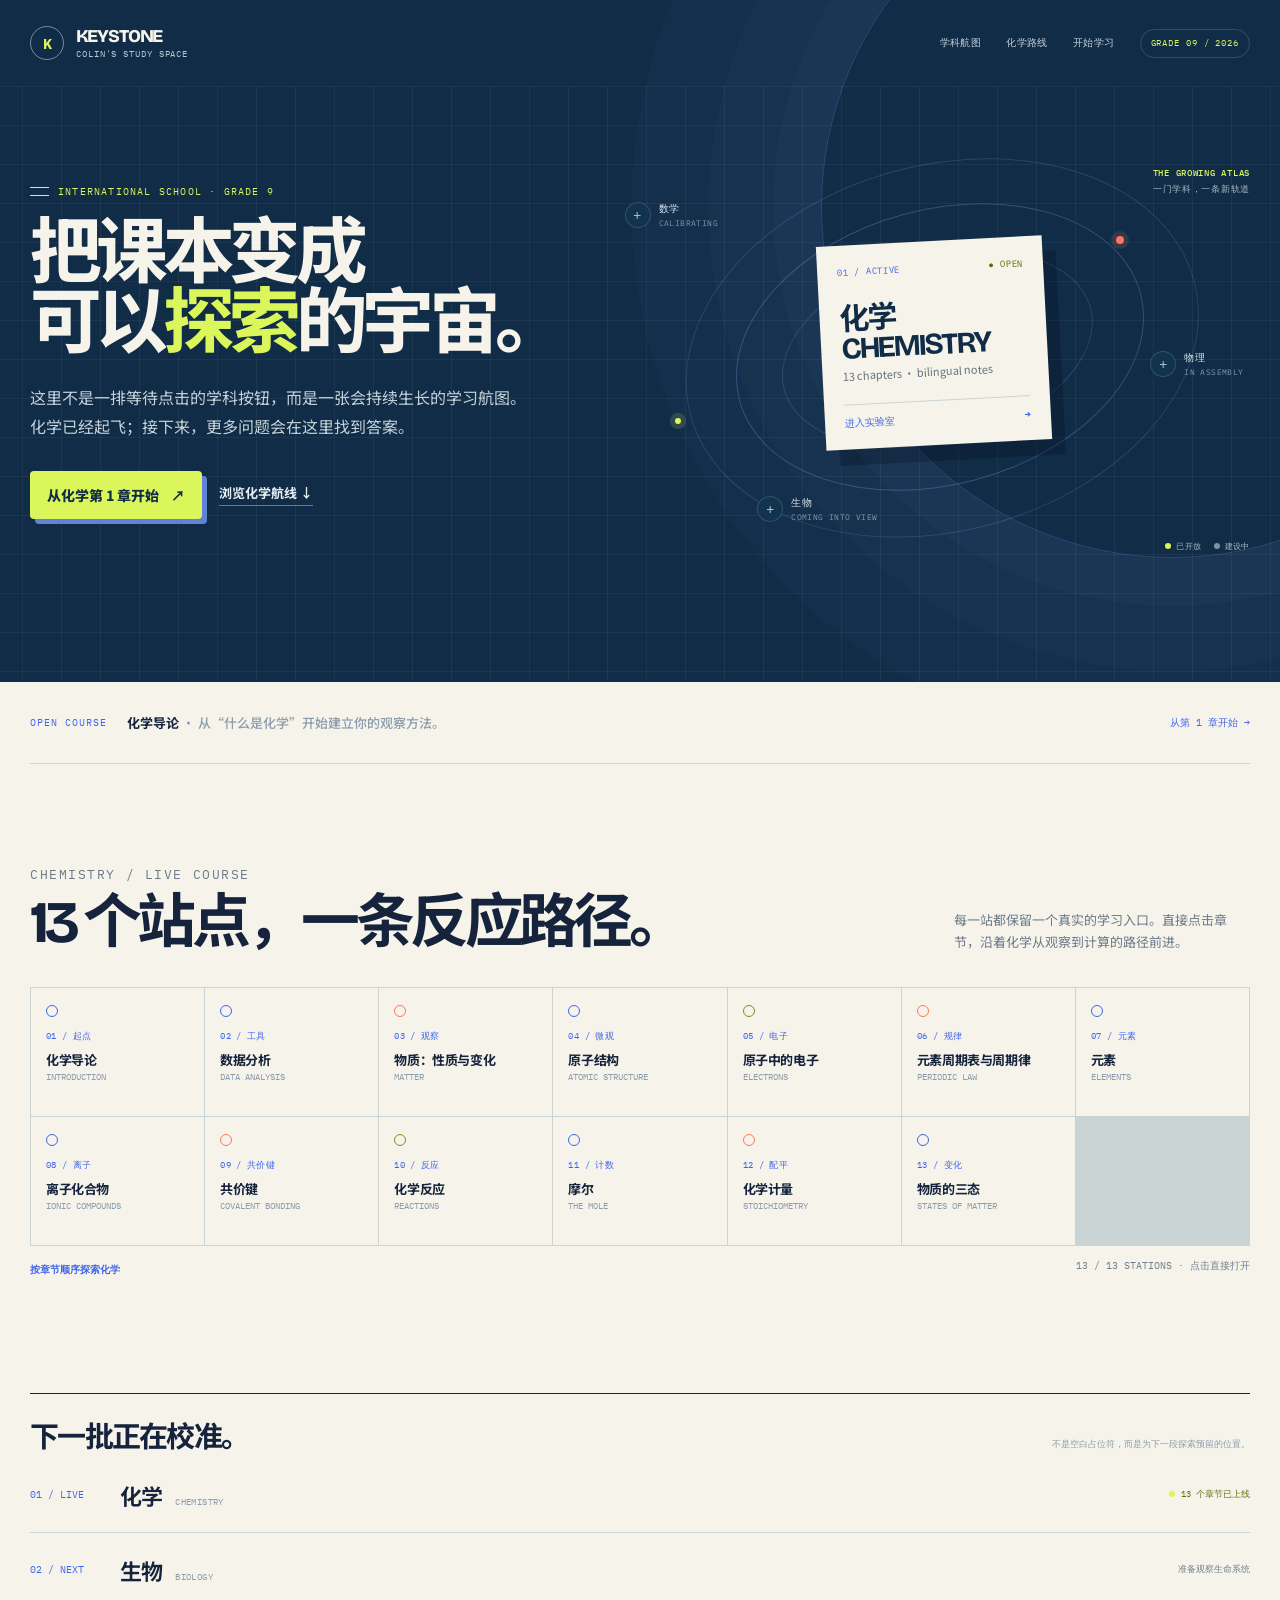
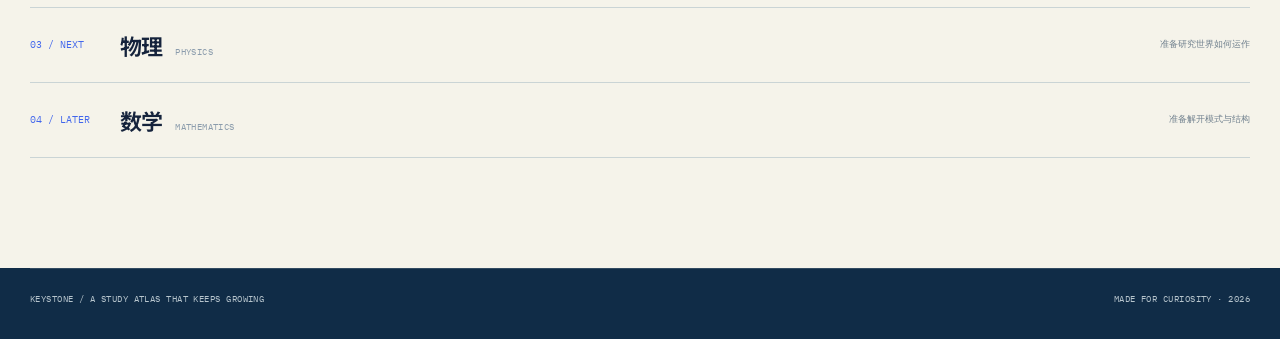
==== commit 0c2a8e96: "Remove fixed current-study state from homepage" ====
--- a/index.html
+++ b/index.html
@@ -107,10 +107,6 @@
     .stop:nth-child(5n)::before { border-color: #779419; color: #779419; }
     .stop:nth-child(5n):hover::before, .stop:nth-child(5n):focus-visible::before { background: var(--lime); }
     .stop:hover { position: relative; z-index: 1; background: #eef2ff; transform: translateY(-3px); }
-    .stop.is-current { position: relative; z-index: 1; background: var(--night); color: var(--paper); }
-    .stop.is-current::before { border: 3px solid var(--paper); background: var(--lime); box-shadow: 0 0 0 2px var(--lime); }
-    .stop.is-current .stop-number, .stop.is-current small { color: var(--lime); }
-    .stop.is-current strong { color: var(--paper); }
     .stop-number { color: var(--blue); font: 9px var(--mono); letter-spacing: .04em; }
     .stop strong { display: block; margin: 8px 0 3px; font-size: 13px; line-height: 1.32; letter-spacing: -.03em; }
     .stop small { color: var(--quiet); font: 9px/1.35 var(--mono); }
@@ -211,8 +207,8 @@
     </main>
   </div>
 
-  <section class="shell now-strip" aria-label="当前学习进度">
-    <span class="now-label">NOW IN LAB</span><p>化学导论 <span>· 从“什么是化学”开始建立你的观察方法。</span></p><a class="jump" href="chemistry/Chapter01.html">继续学习 →</a>
+  <section class="shell now-strip" aria-label="化学课程入口">
+    <span class="now-label">OPEN COURSE</span><p>化学导论 <span>· 从“什么是化学”开始建立你的观察方法。</span></p><a class="jump" href="chemistry/Chapter01.html">从第 1 章开始 →</a>
   </section>
 
   <main class="shell subject-zone">
@@ -230,12 +226,12 @@
           <a class="stop" href="chemistry/Chapter08.html"><span class="stop-number">08 / 离子</span><strong>离子化合物</strong><small>IONIC COMPOUNDS</small></a>
           <a class="stop" href="chemistry/Chapter09.html"><span class="stop-number">09 / 共价键</span><strong>共价键</strong><small>COVALENT BONDING</small></a>
           <a class="stop" href="chemistry/Chapter10.html"><span class="stop-number">10 / 反应</span><strong>化学反应</strong><small>REACTIONS</small></a>
-          <a class="stop is-current" href="chemistry/Chapter11.html" aria-current="page"><span class="stop-number">11 / 正在学习</span><strong>摩尔</strong><small>THE MOLE</small></a>
+          <a class="stop" href="chemistry/Chapter11.html"><span class="stop-number">11 / 计数</span><strong>摩尔</strong><small>THE MOLE</small></a>
           <a class="stop" href="chemistry/Chapter12.html"><span class="stop-number">12 / 配平</span><strong>化学计量</strong><small>STOICHIOMETRY</small></a>
           <a class="stop" href="chemistry/Chapter13.html"><span class="stop-number">13 / 变化</span><strong>物质的三态</strong><small>STATES OF MATTER</small></a>
         </div>
       </div>
-      <p class="route-tip"><span>你正在学习：CH 11 · 摩尔</span><span>13 / 13 STATIONS · 点击直接打开</span></p>
+      <p class="route-tip"><span>按章节顺序探索化学</span><span>13 / 13 STATIONS · 点击直接打开</span></p>
     </section>
 
     <section class="launches" id="subjects" aria-labelledby="subjects-title">
